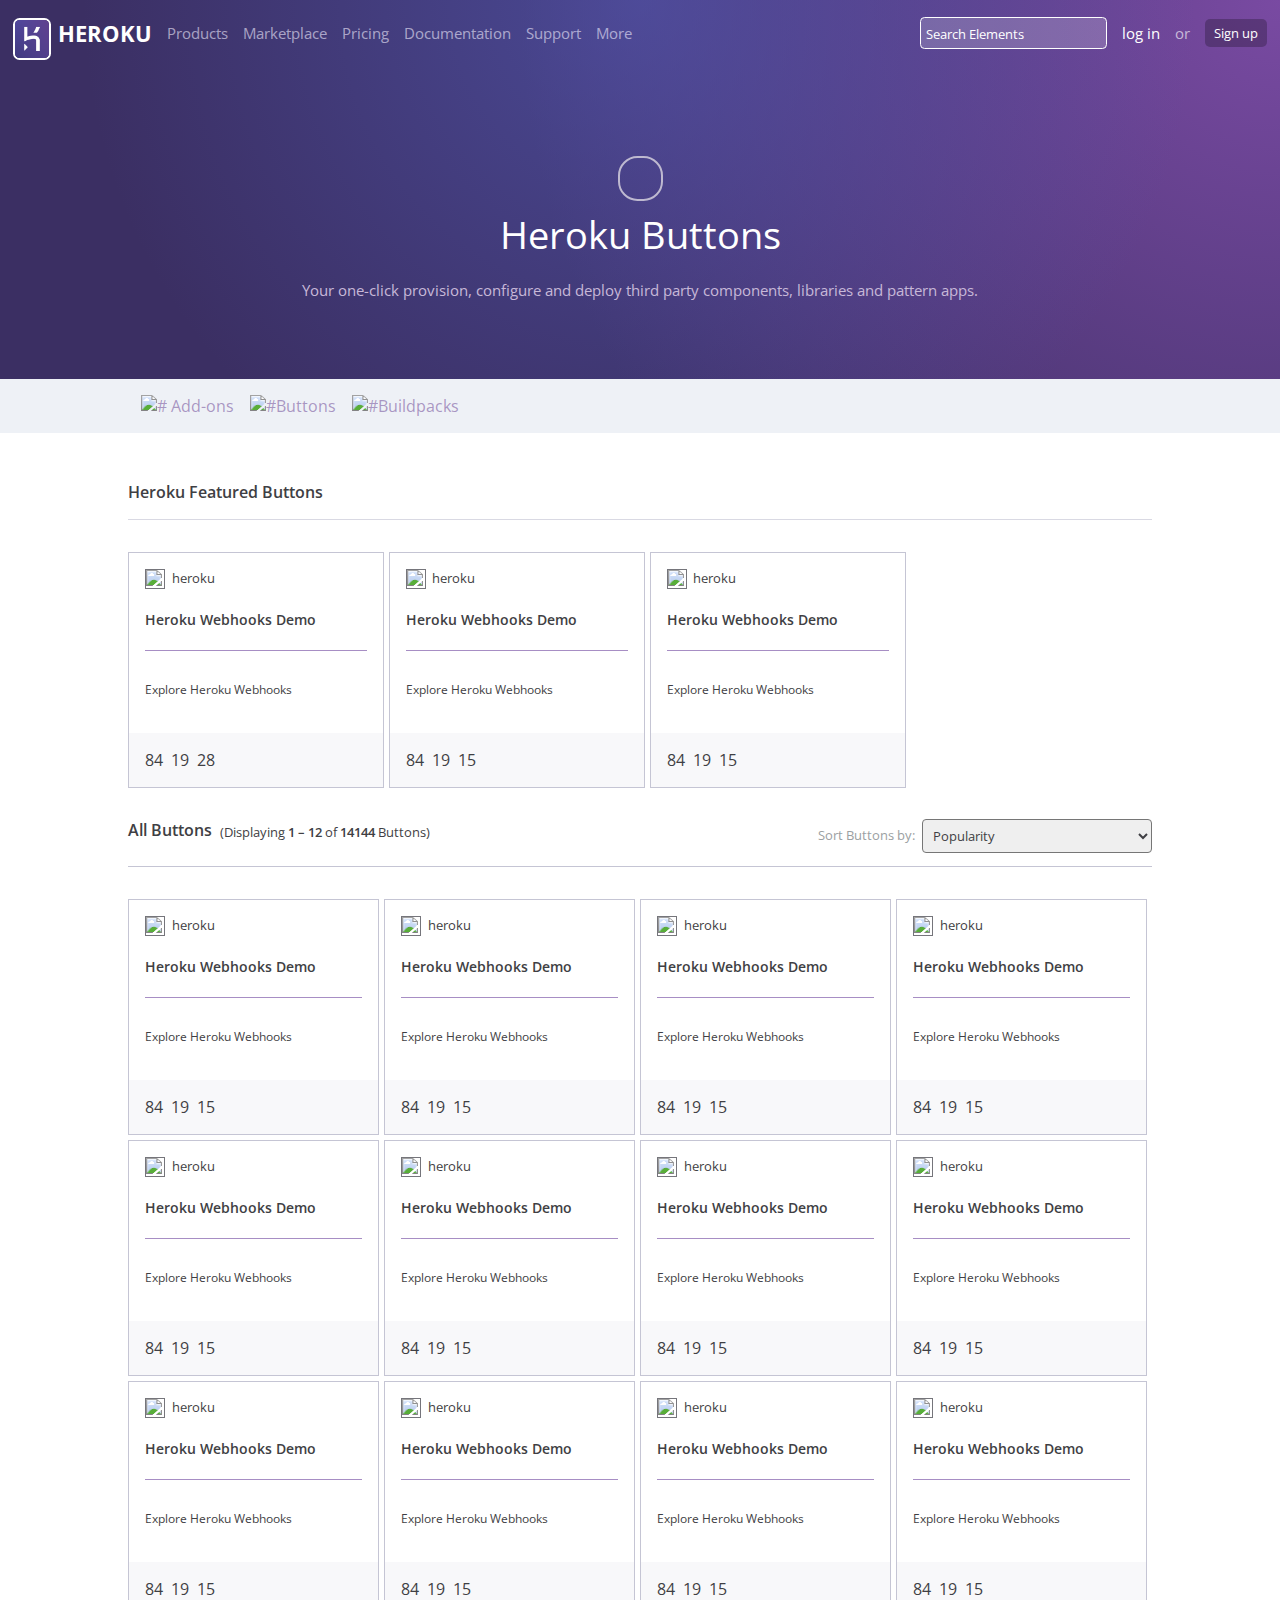
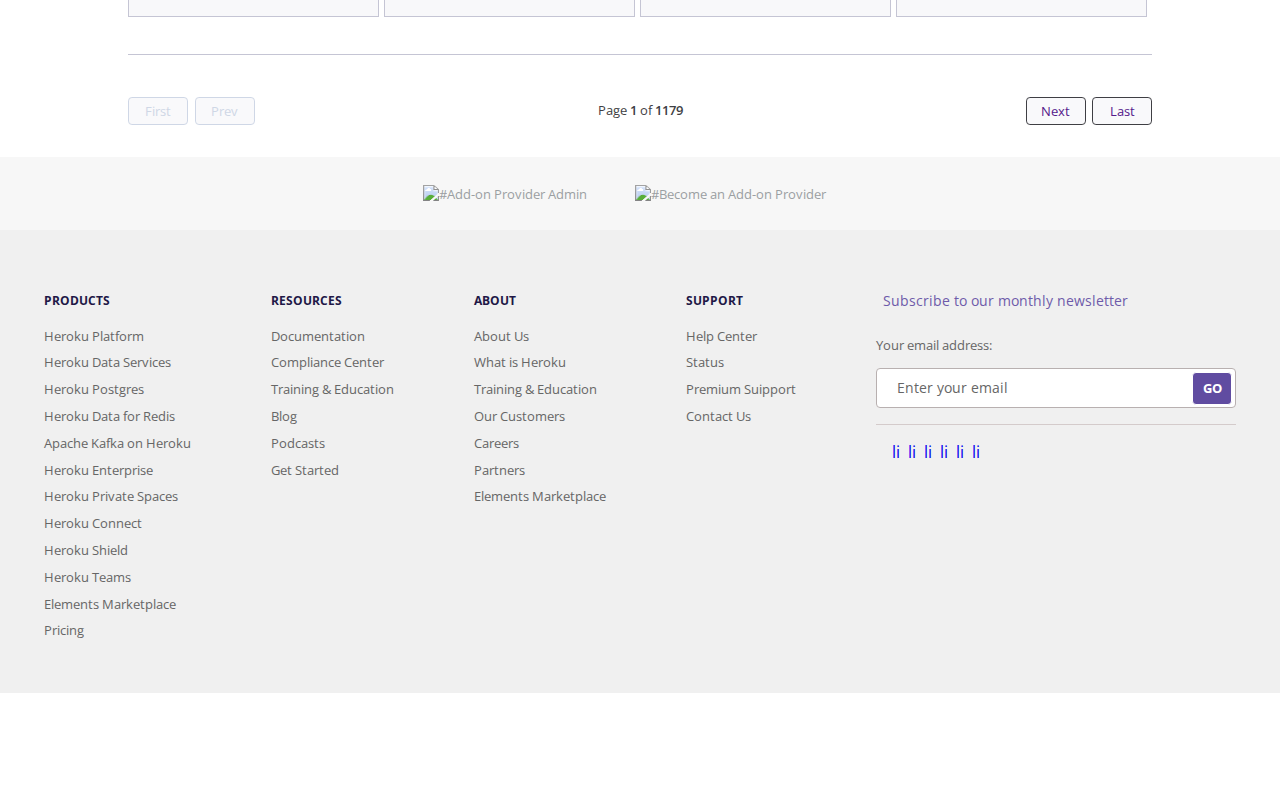
==== index.html @ ee6829f2 "adding file HW_Heroku" ====
<!DOCTYPE html>
<html lang="en">
<head>
    <meta charset="UTF-8">
    <meta name="viewport" content="width=device-width, initial-scale=1.0">
    <title>Heroku</title>
    <link rel="stylesheet" href="./style.css">
</head>

<body>
    <header>
        <div class="header-upper">
            <nav class="header-nav">
                <div class="heroku-icon">
                    <ul class="heroku">
                        <li> <a href="#"><img src="./img/43sHKeth.png" alt=""
                                    class="h-icon"></a></li>
                        <li><a href="#">HEROKU</a></li>
                    </ul>
                </div>
                <ul class="nav-menu">
                    <li><a href="#">Products</a></li>
                    <li><a href="#">Marketplace</a></li>
                    <li><a href="#">Pricing</a></li>
                    <li><a href="#">Documentation</a></li>
                    <li><a href="#">Support</a></li>
                    <li><a href="#">More</a></li>
                </ul>
            </nav>
            <div class="input-menu">
                <form action="" class="search">
                    <input type="text" placeholder="Search Elements"
                        class="header-nav-search">
                    <i class="fa-solid fa-magnifying-glass fa-flip-horizontal"
                        style="color: #f1f1f8;"></i>
                </form>
                <ul>
                    <li><a href="#" class="login-button">log in</a></li>
                </ul>
                <!--  <input type="submit" value="Log in" class="login-button"> -->
                <span>or</span>
                <p class="signup"><input type="submit" value="Sign up"
                        class="signup-button">
                </p>
            </div>
        </div>
        <div class="header-lower">
            <div class="lower-img">
                <a href=""><i class="fa-solid fa-arrow-up fa-2xl"
                        style="color: #beb9d0;"></i></a>
            </div>


            <h1 class="header-heading">Heroku Buttons</h1>
            <p>Your one-click provision, configure and deploy third party
                components, libraries
                and pattern apps.</p>
        </div>
    </header>
    <main>
        <div class="page-nav">
            <ul>
                <li class="page-button"><a href="#"><img src="#" alt="#">
                        Add-ons</a></li>
                <li class="page-button"><a href="#"><img src="#"
                            alt="#">Buttons</a></li>
                <li class="page-button"><a href="#"><img src="#"
                            alt="#">Buildpacks</a></li>
            </ul>
        </div>
        <div class="cards-title">
            <h4>Heroku Featured Buttons</h4>
            <div class="hr-one"></div>
        </div>

        <div class="cards-container">
            <a href="" class="cards-content">
                <section>
                    <article class="main-content">
                        <div class="card-icon">
                            <img src="#" alt="#">
                            <p>heroku</p>
                        </div>
                        <h4>Heroku Webhooks Demo</h4>
                        <div class="hr-inner"></div>
                        <p>Explore Heroku Webhooks</p>
                    </article>
                    <article class="rating-content">
                        <ul>
                            <li>84</li>
                            <li>19</li>
                            <li>28</li>
                            <li class="left"></li>
                        </ul>
                    </article>
                </section>
            </a>
            <a href="" class="cards-content">
                <section>
                    <article class="main-content">
                        <div class="card-icon">
                            <img src="#" alt="#">
                            <p>heroku</p>
                        </div>
                        <h4>Heroku Webhooks Demo</h4>
                        <div class="hr-inner"></div>
                        <!-- <hr> -->
                        <p>Explore Heroku Webhooks</p>
                    </article>
                    <article class="rating-content">
                        <ul>
                            <li>84</li>
                            <li>19</li>
                            <li>15</li>
                            <li class="left"></li>
                        </ul>
                    </article>
                </section>
            </a>
            <a href="" class="cards-content">
                <section>
                    <article class="main-content">
                        <div class="card-icon">
                            <img src="#" alt="#">
                            <p>heroku</p>
                        </div>
                        <h4>Heroku Webhooks Demo</h4>
                        <div class="hr-inner"></div>
                        <p>Explore Heroku Webhooks</p>
                    </article>
                    <article class="rating-content">
                        <ul>
                            <li>84</li>
                            <li>19</li>
                            <li>15</li>
                            <li class="left"></li>
                        </ul>
                    </article>
                </section>
            </a>
        </div>
        <div class="search-block-upper">
            <div class="search-padges-numbers">
                <h4>All Buttons </h4>
                <p>(Displaying <span>1 – 12</span> of <span>14144</span>
                    Buttons)</p>
            </div>
            <form class="search-cards-select">
                <label for="">Sort Buttons by:</label>
                <select class="selection-field" name="" id="">
                    <option value="#">Popularity</option>
                    <option value="#">Newest</option>
                    <option value="#">Name</option>
                </select>
            </form>
        </div>
        <div class="hr-two"></div>
        <div class="cards-container">
            <a href="" class="cards-content">
                <section>
                    <article class="main-content">
                        <div class="card-icon">
                            <img src="#" alt="#">
                            <p>heroku</p>
                        </div>
                        <h4>Heroku Webhooks Demo</h4>
                        <div class="hr-inner"></div>
                        <p>Explore Heroku Webhooks</p>
                    </article>
                    <article class="rating-content">
                        <ul>
                            <li>84</li>
                            <li>19</li>
                            <li>15</li>
                            <li class="left"></li>
                        </ul>
                    </article>
                </section>
            </a>
            <a href="" class="cards-content">
                <section>
                    <article class="main-content">
                        <div class="card-icon">
                            <img src="#" alt="#">
                            <p>heroku</p>
                        </div>
                        <h4>Heroku Webhooks Demo</h4>
                        <div class="hr-inner"></div>
                        <p>Explore Heroku Webhooks</p>
                    </article>
                    <article class="rating-content">
                        <ul>
                            <li>84</li>
                            <li>19</li>
                            <li>15</li>
                            <li class="left"></li>
                        </ul>
                    </article>
                </section>
            </a>
            <a href="" class="cards-content">
                <section>
                    <article class="main-content">
                        <div class="card-icon">
                            <img src="#" alt="#">
                            <p>heroku</p>
                        </div>
                        <h4>Heroku Webhooks Demo</h4>
                        <div class="hr-inner"></div>
                        <p>Explore Heroku Webhooks</p>
                    </article>
                    <article class="rating-content">
                        <ul>
                            <li>84</li>
                            <li>19</li>
                            <li>15</li>
                            <li class="left"></li>
                        </ul>
                    </article>
                </section>
            </a>
            <a href="" class="cards-content">
                <section>
                    <article class="main-content">
                        <div class="card-icon">
                            <img src="#" alt="#">
                            <p>heroku</p>
                        </div>
                        <h4>Heroku Webhooks Demo</h4>
                        <div class="hr-inner"></div>
                        <p>Explore Heroku Webhooks</p>
                    </article>
                    <article class="rating-content">
                        <ul>
                            <li>84</li>
                            <li>19</li>
                            <li>15</li>
                            <li class="left"></li>
                        </ul>
                    </article>
                </section>
            </a>
        </div>
        <div class="cards-container">
            <a href="" class="cards-content">
                <section>
                    <article class="main-content">
                        <div class="card-icon">
                            <img src="#" alt="#">
                            <p>heroku</p>
                        </div>
                        <h4>Heroku Webhooks Demo</h4>
                        <div class="hr-inner"></div>
                        <p>Explore Heroku Webhooks</p>
                    </article>
                    <article class="rating-content">
                        <ul>
                            <li>84</li>
                            <li>19</li>
                            <li>15</li>
                            <li class="left"></li>
                        </ul>
                    </article>
                </section>
            </a>
            <a href="" class="cards-content">
                <section>
                    <article class="main-content">
                        <div class="card-icon">
                            <img src="#" alt="#">
                            <p>heroku</p>
                        </div>
                        <h4>Heroku Webhooks Demo</h4>
                        <div class="hr-inner"></div>
                        <p>Explore Heroku Webhooks</p>
                    </article>
                    <article class="rating-content">
                        <ul>
                            <li>84</li>
                            <li>19</li>
                            <li>15</li>
                            <li class="left"></li>
                        </ul>
                    </article>
                </section>
            </a>
            <a href="" class="cards-content">
                <section>
                    <article class="main-content">
                        <div class="card-icon">
                            <img src="#" alt="#">
                            <p>heroku</p>
                        </div>
                        <h4>Heroku Webhooks Demo</h4>
                        <div class="hr-inner"></div>
                        <p>Explore Heroku Webhooks</p>
                    </article>
                    <article class="rating-content">
                        <ul>
                            <li>84</li>
                            <li>19</li>
                            <li>15</li>
                            <li class="left"></li>
                        </ul>
                    </article>
                </section>
            </a>
            <a href="" class="cards-content">
                <section>
                    <article class="main-content">
                        <div class="card-icon">
                            <img src="#" alt="#">
                            <p>heroku</p>
                        </div>
                        <h4>Heroku Webhooks Demo</h4>
                        <div class="hr-inner"></div>
                        <p>Explore Heroku Webhooks</p>
                    </article>
                    <article class="rating-content">
                        <ul>
                            <li>84</li>
                            <li>19</li>
                            <li>15</li>
                            <li class="left"></li>
                        </ul>
                    </article>
                </section>
            </a>
        </div>
        <div class="cards-container">
            <a href="" class="cards-content">
                <section>
                    <article class="main-content">
                        <div class="card-icon">
                            <img src="#" alt="#">
                            <p>heroku</p>
                        </div>
                        <h4>Heroku Webhooks Demo</h4>
                        <div class="hr-inner"></div>
                        <p>Explore Heroku Webhooks</p>
                    </article>
                    <article class="rating-content">
                        <ul>
                            <li>84</li>
                            <li>19</li>
                            <li>15</li>
                            <li class="left"></li>
                        </ul>
                    </article>
                </section>
            </a>
            <a href="" class="cards-content">
                <section>
                    <article class="main-content">
                        <div class="card-icon">
                            <img src="#" alt="#">
                            <p>heroku</p>
                        </div>
                        <h4>Heroku Webhooks Demo</h4>
                        <div class="hr-inner"></div>
                        <p>Explore Heroku Webhooks</p>
                    </article>
                    <article class="rating-content">
                        <ul>
                            <li>84</li>
                            <li>19</li>
                            <li>15</li>
                            <li class="left"></li>
                        </ul>
                    </article>
                </section>
            </a>
            <a href="" class="cards-content">
                <section>
                    <article class="main-content">
                        <div class="card-icon">
                            <img src="#" alt="#">
                            <p>heroku</p>
                        </div>
                        <h4>Heroku Webhooks Demo</h4>
                        <div class="hr-inner"></div>
                        <p>Explore Heroku Webhooks</p>
                    </article>
                    <article class="rating-content">
                        <ul>
                            <li>84</li>
                            <li>19</li>
                            <li>15</li>
                            <li class="left"></li>
                        </ul>
                    </article>
                </section>
            </a>
            <a href="" class="cards-content">
                <section>
                    <article class="main-content">
                        <div class="card-icon">
                            <img src="#" alt="#">
                            <p>heroku</p>
                        </div>
                        <h4>Heroku Webhooks Demo</h4>
                        <div class="hr-inner"></div>
                        <p>Explore Heroku Webhooks</p>
                    </article>
                    <article class="rating-content">
                        <ul>
                            <li>84</li>
                            <li>19</li>
                            <li>15</li>
                            <li class="left"></li>
                        </ul>
                    </article>
                </section>
            </a>
        </div>
        <div class="hr-three"></div>
        <div class="search-block-lower">
            <div class="block-left">
                <span class="first">First</span>
                <span class="prev">Prev</span>
            </div>
            <div class="search-padges-numbers">
                <p>Page<span> 1 </span> of <span>1179</span></p>
            </div>
            <div class="block-right">
                <span class="next"><a href="">Next</a></span>
                <span class="last"><a href="">Last</a></span>
            </div>
        </div>
    </main>
    <footer>
        <nav class="footer-upper">
            <ul>
                <li class="provider-link"><a href="#"><img src="#"
                            alt="#">Add-on Provider Admin</a></li>
                <li class="provider-link"><a href="#"><img src="#"
                            alt="#">Become an Add-on Provider</a></li>
            </ul>
        </nav>
        <div class="footer-central">
            <nav class="footer-col">
                <h4>PRODUCTS</h4>
                <ul>
                    <li><a href="#" class="foo-a">Heroku Platform</a></li>
                    <li><a href="#" class="foo-a">Heroku Data Services</a></li>
                    <li><a href="#" class="foo-a">Heroku Postgres</a></li>
                    <li><a href="#" class="foo-a">Heroku Data for Redis</a></li>
                    <li><a href="#" class="foo-a">Apache Kafka on Heroku</a>
                    </li>
                    <li><a href="#" class="foo-a">Heroku Enterprise</a></li>
                    <li><a href="#" class="foo-a">Heroku Private Spaces</a></li>
                    <li><a href="#" class="foo-a">Heroku Connect</a></li>
                    <li><a href="#" class="foo-a">Heroku Shield</a></li>
                    <li><a href="#" class="foo-a">Heroku Teams</a></li>
                    <li><a href="#" class="foo-a">Elements Marketplace</a></li>
                    <li><a href="#" class="foo-a">Pricing</a></li>
                </ul>
            </nav>
            <nav class="footer-col">
                <h4>RESOURCES</h4>
                <ul>
                    <li><a href="#" class="foo-a">Documentation</a></li>
                    <li><a href="#" class="foo-a">Compliance Center</a></li>
                    <li><a href="#" class="foo-a">Training & Education</a></li>
                    <li><a href="#" class="foo-a">Blog</a></li>
                    <li><a href="#" class="foo-a">Podcasts</a></li>
                    <li><a href="#" class="foo-a">Get Started</a></li>
                </ul>
            </nav>
            <nav class="footer-col">
                <h4>ABOUT</h4>
                <ul>
                    <li><a href="#" class="foo-a">About Us</a></li>
                    <li><a href="#" class="foo-a">What is Heroku</a></li>
                    <li><a href="#" class="foo-a">Training & Education</a></li>
                    <li><a href="#" class="foo-a">Our Customers</a></li>
                    <li><a href="#" class="foo-a">Careers</a></li>
                    <li><a href="#" class="foo-a">Partners</a></li>
                    <li><a href="#" class="foo-a">Elements Marketplace</a></li>
                </ul>
            </nav>
            <nav class="footer-col">
                <h4>SUPPORT</h4>
                <ul>
                    <li><a href="#" class="foo-a">Help Center</a></li>
                    <li><a href="#" class="foo-a">Status</a></li>
                    <li><a href="#" class="foo-a">Premium Suipport</a></li>
                    <li><a href="#" class="foo-a">Contact Us</a></li>
                </ul>
            </nav>
            <div class="footer-inner-right">
                <ul class="subscribe">
                    <i class="fa-regular fa-paper-plane"
                        style="color: #75688b;"></i>
                    <li>
                        <p>Subscribe to our monthly newsletter</p>
                    </li>
                </ul>
                <!-- <span class="next"><a href=""><img src="#" alt="#">Subscribe to our monthly newsletter</a></span> -->
                <form action="" class="email-form">
                    <label for="#">Your email address:</label><br>
                    <input type="email" id="e-mail"
                        placeholder="Enter your email"><button type="submit"
                        class="go">GO</button>
                </form>
                <div class="hr-inner-footer"></div>
                <ul class="social-list">
                    <li><a href="#" target="_blank"
                            aria-label="Open in new window">
                            <span class="foo-icons-soc-li"><i
                                    class="fa-solid fa-square-rss fa-xl"
                                    style="color: #a7a5a5;"></i>
                            </span>
                        </a>
                    </li>
                    <li><a href="#" target="_blank"
                            aria-label="Open in new window">
                            <span class="foo-icons-soc-li"><i
                                    class="fa-solid fa-microphone-lines fa-xl"
                                    style="color: #a7a5a5;"></i>
                            </span>
                        </a>
                    </li>
                    <li><a href="#" target="_blank"
                            aria-label="Open in new window">
                            <span class="foo-icons-soc-li"></span>li</a></li>
                    <li><a href="#" target="_blank"
                            aria-label="Open in new window">
                            <span class="foo-icons-soc-li"></span>li</a></li>
                    <li><a href="#" target="_blank"
                            aria-label="Open in new window">
                            <span class="foo-icons-soc-li"></span>li</a></li>
                    <li><a href="#" target="_blank"
                            aria-label="Open in new window">
                            <span class="foo-icons-soc-li"></span>li</a></li>
                    <li><a href="#" target="_blank"
                            aria-label="Open in new window">
                            <span class="foo-icons-soc-li"></span>li</a></li>
                    <li><a href="#" target="_blank"
                            aria-label="Open in new window">
                            <span class="foo-icons-soc-li"></span>li</a></li>
                </ul>
            </div>
        </div>
        <div class="footer-lower">
        </div>
    </footer>
    <div class="empty"></div>
</body>
<script src="https://kit.fontawesome.com/8d15f6b5a3.js"
    crossorigin="anonymous"></script>

</html>
---- style.css ----
@import url('https://fonts.googleapis.com/css2?family=Open+Sans:wght@300;400;500;600;700;800&display=swap');
/* font-family: 'Open Sans', sans-serif;
 */

*{
    margin: 0;
    padding: 0;
    font-family: 'Open Sans', sans-serif;
    box-sizing: border-box; 
    list-style: none;
    text-decoration: none;
}

/*////////// HEADER /////////*/

header{
    width: 100%;
    display: flex;
    flex-direction: column;
    align-items: center;
    background-color: #3B2F63;
    background-image: radial-gradient(circle at 50% top,
    rgba(84,90,182,0.6) 0%, rgba(84,90,182,0) 75%),
    radial-gradient(circle at right top, #794aa2 0%,
    rgba(121,74,162,0) 57%);
    background-repeat: no-repeat;
    position: relative;
    font-size: 15px;
    color: #c7b8d8;
}
.header-upper{
    width: 98%;
    display: flex;
    justify-content: space-between;
    padding-bottom: 4em; 
}
.header-nav{
    display: flex;
    gap: 1em;
    align-items: center;
}
.heroku{
    display: flex;
    gap: .5em;
}
.h-icon{
    width:38px ;
    height:42px ;
    border: solid 2px white;
    border-radius:.3em;
    object-fit:cover; 
}
.nav-menu,.input-menu{
    display: flex;
    gap: 1em; 
}
.heroku>li{
    font-size: 22px;
    font-family: 'Open Sans', sans-serif;
    font-weight: 700;
    padding-top:.8em;
}
.heroku>li>a{
    color:white;    
}
.nav-menu>li>a{
  color:#f2eeff99;  
}
.input-menu{
    display: flex;
    align-items: center;    
}

.search{
    border: 1px solid #fff;
    padding: 5px;
    border-radius:.3em;
    background: #ffffff31;
}
.search input:focus{
    outline: none;
}

.search button{
    background: #ffffff31; 
}
.search ::placeholder{
    color:#fff;  
}

 .signup{
    display:flex;
    height: 28px;
    width:62px;
    justify-content: center;
    background: #0000003d;
    border-radius: 5px;
} 
.login-button, .signup-button,.header-nav-search{
    background: none;
    border:none; 
    color: #fff;
}

.header-lower{
    display: flex;
    flex-direction: column;
    align-items: center;
    padding: 2em 1.5em 4em;
}
.lower-img{
    width:45px ;
    height:45px ;
    border: solid 2px#beb9d0 ;
    border-radius: 1.3em;
    display: flex;
    align-items: center;
    justify-content: center;
}
.header-lower>h1{
    font-size: 38px;
    font-weight: 400;
    color: white;
    margin-top: .2em;
}
.header-lower>p{
    padding: 1.3em;
}


/*////////// MAIN ////////// */

main{
    width: 100%;
    display: flex;
    flex-direction: column;
    align-items: center;
    justify-content: center;
}
.page-nav{
    width: 100%;
    background-color:#eef1f6;   
}
.page-nav>ul{
    display: flex;
    justify-content:start; 
    padding-left: 11%;

}
.page-button{ 
    padding: 1em 1em 1em 0; 
}
.page-button>a{
    font-size: 16px;
    color:#79589f99;
}
.cards-title{
    width: 80%;
    padding:3em 0 2em ;
}
.cards-title>h4{
    font-family: 'Open Sans', sans-serif;
    font-size: 16px;
    font-weight: 600;
    color: #3f3f44;
    padding-bottom: 1em;
}
.hr-one{
    height: 1px;
    width: 100%;
    background-color:#c5c5d4a9 ;
}
.cards-container{
     width: 80%;
     display:flex; 
     color: #3f3f44;
}

.cards-content{
    width: 25%;
    border: 1px solid #c5c5d4;
    margin-right:.3em;
    margin-bottom:.3em;
    color: #3f3f44;
}
.main-content{
   padding: 1em;  
}
.main-content>h4{
    font-size: 14px;
    font-weight: 600;
    margin-top:1.5em;
    margin-bottom:1.5em; 
}
.hr-inner{
    height: 1px;
    width: 100%;
    background-color: #6d439c99;
}
.card-icon{
    display: flex;
}
.card-icon>img{
    width: 20px;
    height: 20px;
    border: 1px solid #75757b;
}

.card-icon>p{
    font-size: 13px;
    margin-left: .5em;
}
.main-content>p{
    font-size: 12px;
    font-weight: 400;
    padding-top: 2.5em;

}
.rating-content>ul{
    display: flex;
    background-color:#f2f2f580;
    margin-top: 1.2em;
    padding-top: 1em;
    padding-bottom: 1em;
    padding-left: 1em;
    align-items: center;
    gap: .5em;
} 
.rating-content>ul>li>a{
    font-size:13px;
}

.rating-symbol{
    width: 12px;
    height: 12px;
    border: 1px solid #3f3f44;
}
.left>.rating-symbol{
    margin-left: 8em;
}
.search-block-upper, .search-block-lower{
    width: 80%;
    display: flex;
    justify-content: space-between;
    font-family: 'Open Sans', sans-serif;
    font-size: 13px;
    color: #3f3f44;
    margin-top: 2em;
}
.search-padges-numbers{
    display: flex;
}
.search-padges-numbers>h4{
    font-size: 16px;
    font-weight: 600;
    margin-right: .5em;
}
.search-padges-numbers>p{
    padding-top:.3em;
}
.search-padges-numbers>p>span{
    font-weight: 600;
}
.search-cards-select{
    width: 50%;
    display: flex;
    justify-content: flex-end;
}
.search-cards-select>label{
    display: inline-block;
    font-size: 13px;
    font-weight: 400;
    color: #9b9fa2;
    margin-right: .5em;
    line-height: 2.5em;
}
.selection-field{
    width:45%;
    height: 2.5em;
    border-radius:.3em;
    color:#3f3f44;
    padding-left:.5em;
    margin-bottom: 1em;

}
.hr-two,.hr-three{
    height: 1px;
    width: 80%;
    margin:0 20% 2em;
    background-color:#c5c5d4;
}
.hr-three{
    margin-top: 2em;
    margin-bottom: 1em;
}
.block-right, .block-left{
    display: flex;
    gap: .5em;
}

.block-right>span, .block-left>span{
    display:block;
    background-color: #f9f9fb;
    width: 60px;
    text-align: center;
    color: #cfd7e6;
    padding: .3em 0;
    border: 1px solid #cfd7e6;
    border-radius:.3em;
}
.block-right>span{
border: 1px solid #3f3f44;
}

/*////////// FOOTER //////////*/

footer{
    display: flex;
    flex-direction: column;
    align-items: center;
    justify-content: center;
}

.footer-upper{
    width: 100%;
    background-color:#f0f0f080;
    margin: 2em 0 0;
    padding: 1.6em 0;

}
.footer-upper>ul{
    display: flex;
    justify-content: center;
    gap: 1em;
}
.provider-link{
    margin-right: 2em;
}
.provider-link>a{
    font-size: 13px;
    color: #9b9fa2;
}
.footer-central{
    width: 100%;
    display: flex;
    gap: 5em;
    justify-content: center;
    padding: 3em 0 3em;
    background-color: #f0f0f0;
}
.footer-col>h4{
    font-size: 12px;
    color:#211746;
    margin: 1.2em 0;
}
.footer-col>ul>li{
  margin-bottom: .3em;
}   

.foo-a{
    font-size: 13px;
    color:#666666;
 }  
.footer-inner-right{
    display: flex;
    flex-direction: column;
    padding:.4em 0 0;
    align-items:start;
}
.subscribe{
    display: flex;
    gap:.5em;
    font-size:14px;
    color: #6e5baa;
    font-weight:400;
    margin:.5em 0;
}
.hr-inner-footer{
    height: 1px;
    width: 360px;
    background-color: #d4cbcb;
    margin:0 0 1em;
}


/*////////// EMAIL FORM //////////*/
.email-form{
    position: relative;
    margin: 1em 0 1em;
}
.email-form>label{
    font-size: 13px;
    color:#666666;
}
.email-form ::placeholder{
    font-size: 14px;
    color: #666666;
}
.email-form input{
    display: block;
    width: 360px;
    height: 40px;
    line-height: 3em;
    border-radius:.3em;
    border: 1px solid #b8b0b0 ;
    padding: 0 1.5em 0 ;
    margin-top: 1em;
}
.email-form>button{
    position: absolute;
    top: 2.9em;
    right:.3em;
    height: 2.5em;
    width: 3em;
    border-radius:.3em;
    border: 1px solid;
    background-color:#604ca1;
    font-weight: 700;
    color: #fff;
}
.social-list{
    display: flex;
    gap: .5em;
}
.empty{
    width: 100%;
    height: 100px;
}
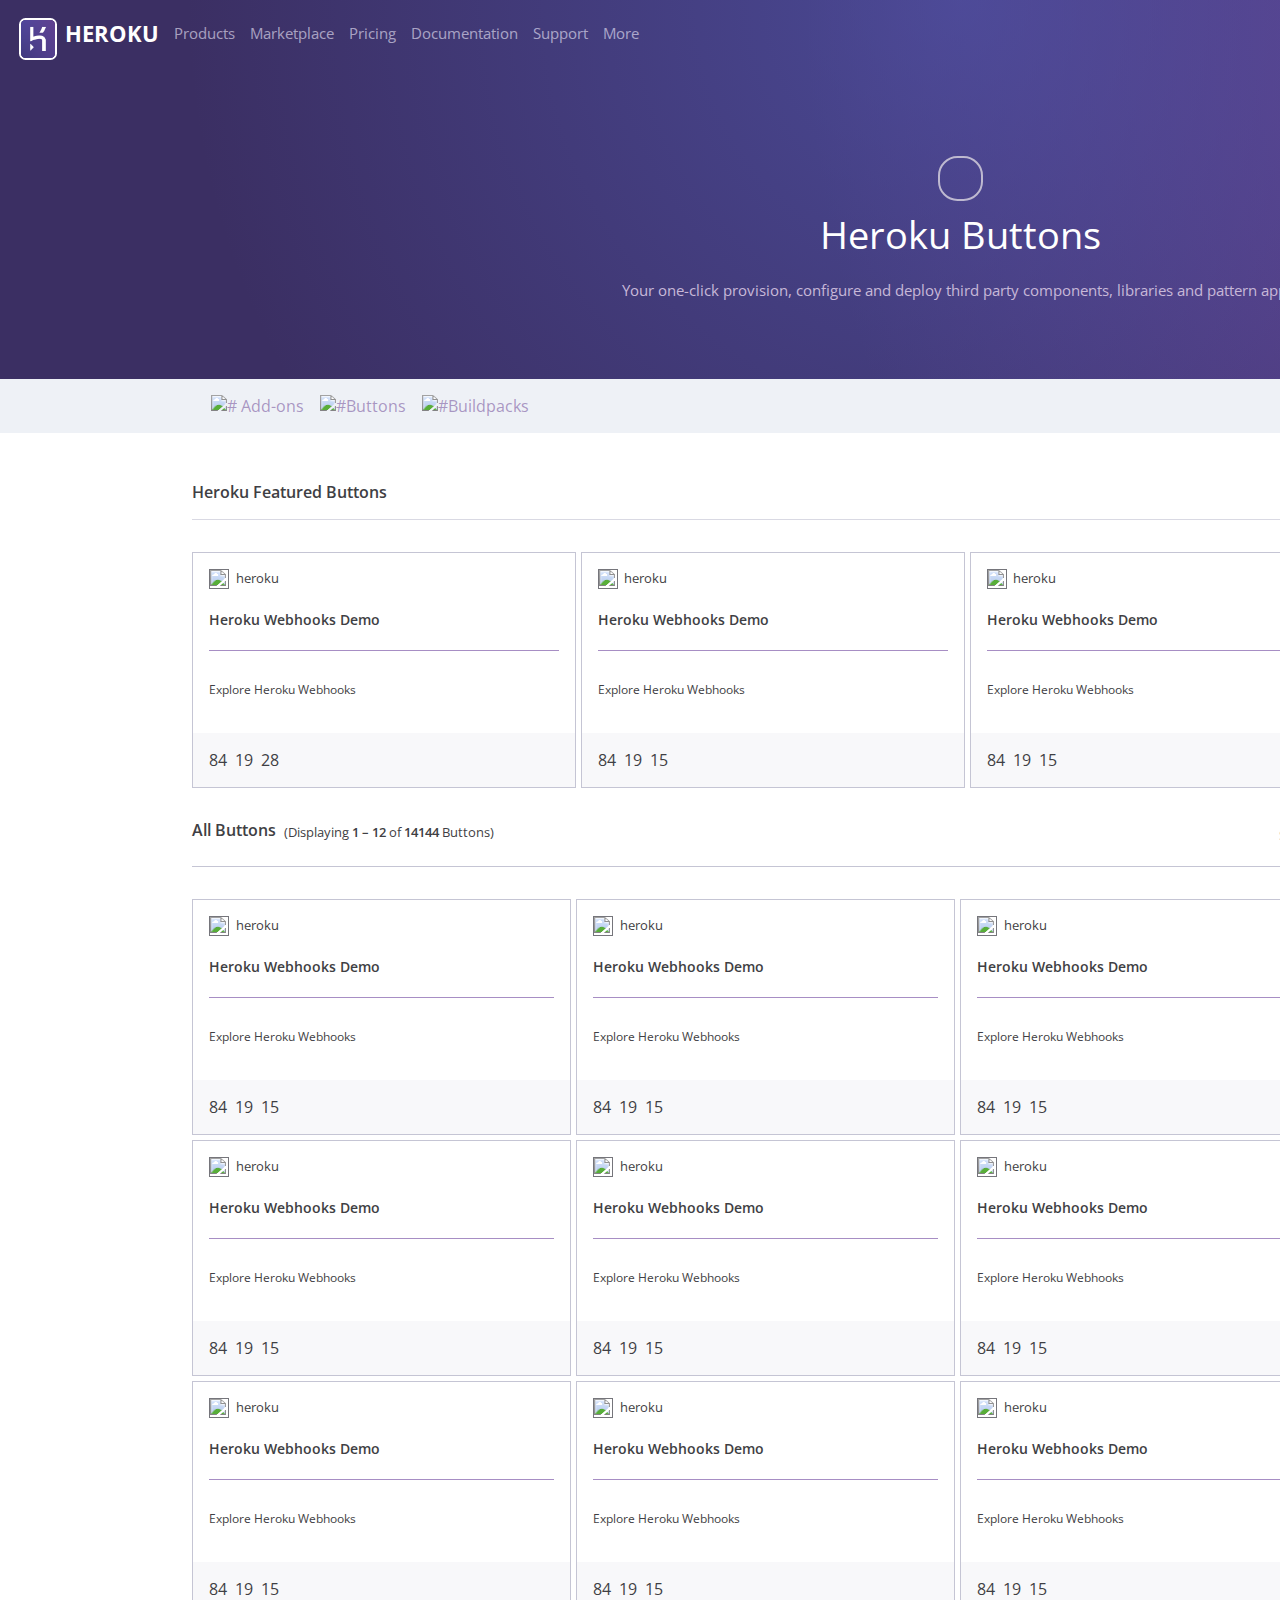
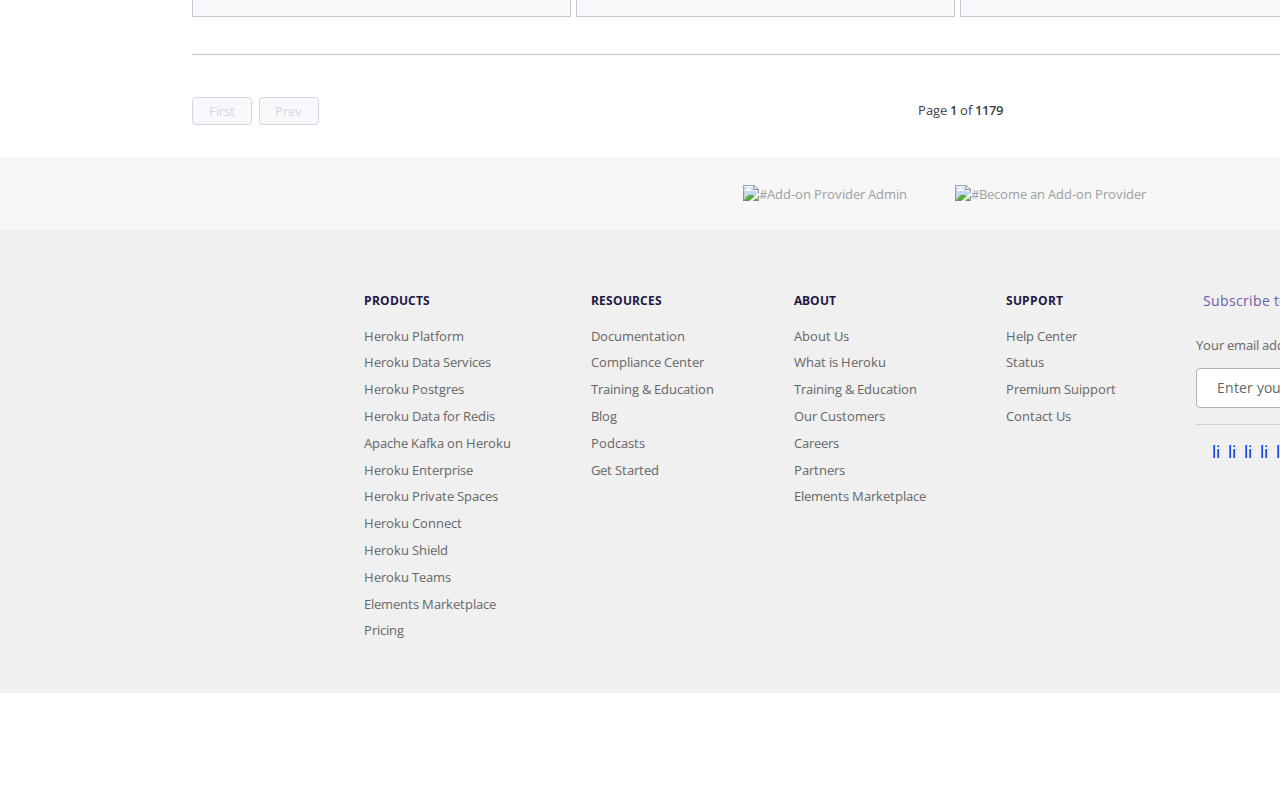
==== commit 112b21ac: "adding HW_Heroku" ====
--- a/index.html
+++ b/index.html
@@ -1,5 +1,6 @@
 <!DOCTYPE html>
 <html lang="en">
+
 <head>
     <meta charset="UTF-8">
     <meta name="viewport" content="width=device-width, initial-scale=1.0">
@@ -8,544 +9,560 @@
 </head>
 
 <body>
-    <header>
-        <div class="header-upper">
-            <nav class="header-nav">
-                <div class="heroku-icon">
-                    <ul class="heroku">
-                        <li> <a href="#"><img src="./img/43sHKeth.png" alt=""
-                                    class="h-icon"></a></li>
-                        <li><a href="#">HEROKU</a></li>
-                    </ul>
-                </div>
-                <ul class="nav-menu">
-                    <li><a href="#">Products</a></li>
-                    <li><a href="#">Marketplace</a></li>
-                    <li><a href="#">Pricing</a></li>
-                    <li><a href="#">Documentation</a></li>
-                    <li><a href="#">Support</a></li>
-                    <li><a href="#">More</a></li>
+    
+        <header>
+            <div class="header-upper">
+                <nav class="header-nav">
+                    <div class="heroku-icon">
+                        <ul class="heroku">
+                            <li> <a href="#"><img src="./img/43sHKeth.png"
+                                        alt="" class="h-icon"></a></li>
+                            <li><a href="#">HEROKU</a></li>
+                        </ul>
+                    </div>
+                    <ul class="nav-menu">
+                        <li><a href="#">Products</a></li>
+                        <li><a href="#">Marketplace</a></li>
+                        <li><a href="#">Pricing</a></li>
+                        <li><a href="#">Documentation</a></li>
+                        <li><a href="#">Support</a></li>
+                        <li><a href="#">More</a></li>
+                    </ul>
+                </nav>
+                <div class="input-menu">
+                    <form action="" class="search">
+                        <input type="text" placeholder="Search Elements"
+                            class="header-nav-search">
+                        <i class="fa-solid fa-magnifying-glass fa-flip-horizontal"
+                            style="color: #f1f1f8;"></i>
+                    </form>
+                    <ul>
+                        <li><a href="#" class="login-button">log in</a></li>
+                    </ul>
+                    <!--  <input type="submit" value="Log in" class="login-button"> -->
+                    <span>or</span>
+                    <p class="signup"><input type="submit" value="Sign up"
+                            class="signup-button">
+                    </p>
+                </div>
+            </div>
+            <div class="header-lower">
+                <div class="lower-img">
+                    <a href=""><i class="fa-solid fa-arrow-up fa-2xl"
+                            style="color: #beb9d0;"></i></a>
+                </div>
+
+
+                <h1 class="header-heading">Heroku Buttons</h1>
+                <p>Your one-click provision, configure and deploy third party
+                    components, libraries
+                    and pattern apps.</p>
+            </div>
+        </header>
+        <main>
+            <div class="page-nav">
+                <ul>
+                    <li class="page-button"><a href="#"><img src="#" alt="#">
+                            Add-ons</a></li>
+                    <li class="page-button"><a href="#"><img src="#"
+                                alt="#">Buttons</a></li>
+                    <li class="page-button"><a href="#"><img src="#"
+                                alt="#">Buildpacks</a></li>
+                </ul>
+            </div>
+            <div class="cards-title">
+                <h4>Heroku Featured Buttons</h4>
+                <div class="hr-one"></div>
+            </div>
+
+            <div class="cards-container">
+                <a href="" class="cards-content">
+                    <section>
+                        <article class="main-content">
+                            <div class="card-icon">
+                                <img src="#" alt="#">
+                                <p>heroku</p>
+                            </div>
+                            <h4>Heroku Webhooks Demo</h4>
+                            <div class="hr-inner"></div>
+                            <p>Explore Heroku Webhooks</p>
+                        </article>
+                        <article class="rating-content">
+                            <ul>
+                                <li>84</li>
+                                <li>19</li>
+                                <li>28</li>
+                                <li class="left"></li>
+                            </ul>
+                        </article>
+                    </section>
+                </a>
+                <a href="" class="cards-content">
+                    <section>
+                        <article class="main-content">
+                            <div class="card-icon">
+                                <img src="#" alt="#">
+                                <p>heroku</p>
+                            </div>
+                            <h4>Heroku Webhooks Demo</h4>
+                            <div class="hr-inner"></div>
+                            <!-- <hr> -->
+                            <p>Explore Heroku Webhooks</p>
+                        </article>
+                        <article class="rating-content">
+                            <ul>
+                                <li>84</li>
+                                <li>19</li>
+                                <li>15</li>
+                                <li class="left"></li>
+                            </ul>
+                        </article>
+                    </section>
+                </a>
+                <a href="" class="cards-content">
+                    <section>
+                        <article class="main-content">
+                            <div class="card-icon">
+                                <img src="#" alt="#">
+                                <p>heroku</p>
+                            </div>
+                            <h4>Heroku Webhooks Demo</h4>
+                            <div class="hr-inner"></div>
+                            <p>Explore Heroku Webhooks</p>
+                        </article>
+                        <article class="rating-content">
+                            <ul>
+                                <li>84</li>
+                                <li>19</li>
+                                <li>15</li>
+                                <li class="left"></li>
+                            </ul>
+                        </article>
+                    </section>
+                </a>
+            </div>
+            <div class="search-block-upper">
+                <div class="search-padges-numbers">
+                    <h4>All Buttons </h4>
+                    <p>(Displaying <span>1 – 12</span> of <span>14144</span>
+                        Buttons)</p>
+                </div>
+                <form class="search-cards-select">
+                    <label for="">Sort Buttons by:</label>
+                    <select class="selection-field" name="" id="">
+                        <option value="#">Popularity</option>
+                        <option value="#">Newest</option>
+                        <option value="#">Name</option>
+                    </select>
+                </form>
+            </div>
+            <div class="hr-two"></div>
+            <div class="cards-container">
+                <a href="" class="cards-content">
+                    <section>
+                        <article class="main-content">
+                            <div class="card-icon">
+                                <img src="#" alt="#">
+                                <p>heroku</p>
+                            </div>
+                            <h4>Heroku Webhooks Demo</h4>
+                            <div class="hr-inner"></div>
+                            <p>Explore Heroku Webhooks</p>
+                        </article>
+                        <article class="rating-content">
+                            <ul>
+                                <li>84</li>
+                                <li>19</li>
+                                <li>15</li>
+                                <li class="left"></li>
+                            </ul>
+                        </article>
+                    </section>
+                </a>
+                <a href="" class="cards-content">
+                    <section>
+                        <article class="main-content">
+                            <div class="card-icon">
+                                <img src="#" alt="#">
+                                <p>heroku</p>
+                            </div>
+                            <h4>Heroku Webhooks Demo</h4>
+                            <div class="hr-inner"></div>
+                            <p>Explore Heroku Webhooks</p>
+                        </article>
+                        <article class="rating-content">
+                            <ul>
+                                <li>84</li>
+                                <li>19</li>
+                                <li>15</li>
+                                <li class="left"></li>
+                            </ul>
+                        </article>
+                    </section>
+                </a>
+                <a href="" class="cards-content">
+                    <section>
+                        <article class="main-content">
+                            <div class="card-icon">
+                                <img src="#" alt="#">
+                                <p>heroku</p>
+                            </div>
+                            <h4>Heroku Webhooks Demo</h4>
+                            <div class="hr-inner"></div>
+                            <p>Explore Heroku Webhooks</p>
+                        </article>
+                        <article class="rating-content">
+                            <ul>
+                                <li>84</li>
+                                <li>19</li>
+                                <li>15</li>
+                                <li class="left"></li>
+                            </ul>
+                        </article>
+                    </section>
+                </a>
+                <a href="" class="cards-content">
+                    <section>
+                        <article class="main-content">
+                            <div class="card-icon">
+                                <img src="#" alt="#">
+                                <p>heroku</p>
+                            </div>
+                            <h4>Heroku Webhooks Demo</h4>
+                            <div class="hr-inner"></div>
+                            <p>Explore Heroku Webhooks</p>
+                        </article>
+                        <article class="rating-content">
+                            <ul>
+                                <li>84</li>
+                                <li>19</li>
+                                <li>15</li>
+                                <li class="left"></li>
+                            </ul>
+                        </article>
+                    </section>
+                </a>
+            </div>
+            <div class="cards-container">
+                <a href="" class="cards-content">
+                    <section>
+                        <article class="main-content">
+                            <div class="card-icon">
+                                <img src="#" alt="#">
+                                <p>heroku</p>
+                            </div>
+                            <h4>Heroku Webhooks Demo</h4>
+                            <div class="hr-inner"></div>
+                            <p>Explore Heroku Webhooks</p>
+                        </article>
+                        <article class="rating-content">
+                            <ul>
+                                <li>84</li>
+                                <li>19</li>
+                                <li>15</li>
+                                <li class="left"></li>
+                            </ul>
+                        </article>
+                    </section>
+                </a>
+                <a href="" class="cards-content">
+                    <section>
+                        <article class="main-content">
+                            <div class="card-icon">
+                                <img src="#" alt="#">
+                                <p>heroku</p>
+                            </div>
+                            <h4>Heroku Webhooks Demo</h4>
+                            <div class="hr-inner"></div>
+                            <p>Explore Heroku Webhooks</p>
+                        </article>
+                        <article class="rating-content">
+                            <ul>
+                                <li>84</li>
+                                <li>19</li>
+                                <li>15</li>
+                                <li class="left"></li>
+                            </ul>
+                        </article>
+                    </section>
+                </a>
+                <a href="" class="cards-content">
+                    <section>
+                        <article class="main-content">
+                            <div class="card-icon">
+                                <img src="#" alt="#">
+                                <p>heroku</p>
+                            </div>
+                            <h4>Heroku Webhooks Demo</h4>
+                            <div class="hr-inner"></div>
+                            <p>Explore Heroku Webhooks</p>
+                        </article>
+                        <article class="rating-content">
+                            <ul>
+                                <li>84</li>
+                                <li>19</li>
+                                <li>15</li>
+                                <li class="left"></li>
+                            </ul>
+                        </article>
+                    </section>
+                </a>
+                <a href="" class="cards-content">
+                    <section>
+                        <article class="main-content">
+                            <div class="card-icon">
+                                <img src="#" alt="#">
+                                <p>heroku</p>
+                            </div>
+                            <h4>Heroku Webhooks Demo</h4>
+                            <div class="hr-inner"></div>
+                            <p>Explore Heroku Webhooks</p>
+                        </article>
+                        <article class="rating-content">
+                            <ul>
+                                <li>84</li>
+                                <li>19</li>
+                                <li>15</li>
+                                <li class="left"></li>
+                            </ul>
+                        </article>
+                    </section>
+                </a>
+            </div>
+            <div class="cards-container">
+                <a href="" class="cards-content">
+                    <section>
+                        <article class="main-content">
+                            <div class="card-icon">
+                                <img src="#" alt="#">
+                                <p>heroku</p>
+                            </div>
+                            <h4>Heroku Webhooks Demo</h4>
+                            <div class="hr-inner"></div>
+                            <p>Explore Heroku Webhooks</p>
+                        </article>
+                        <article class="rating-content">
+                            <ul>
+                                <li>84</li>
+                                <li>19</li>
+                                <li>15</li>
+                                <li class="left"></li>
+                            </ul>
+                        </article>
+                    </section>
+                </a>
+                <a href="" class="cards-content">
+                    <section>
+                        <article class="main-content">
+                            <div class="card-icon">
+                                <img src="#" alt="#">
+                                <p>heroku</p>
+                            </div>
+                            <h4>Heroku Webhooks Demo</h4>
+                            <div class="hr-inner"></div>
+                            <p>Explore Heroku Webhooks</p>
+                        </article>
+                        <article class="rating-content">
+                            <ul>
+                                <li>84</li>
+                                <li>19</li>
+                                <li>15</li>
+                                <li class="left"></li>
+                            </ul>
+                        </article>
+                    </section>
+                </a>
+                <a href="" class="cards-content">
+                    <section>
+                        <article class="main-content">
+                            <div class="card-icon">
+                                <img src="#" alt="#">
+                                <p>heroku</p>
+                            </div>
+                            <h4>Heroku Webhooks Demo</h4>
+                            <div class="hr-inner"></div>
+                            <p>Explore Heroku Webhooks</p>
+                        </article>
+                        <article class="rating-content">
+                            <ul>
+                                <li>84</li>
+                                <li>19</li>
+                                <li>15</li>
+                                <li class="left"></li>
+                            </ul>
+                        </article>
+                    </section>
+                </a>
+                <a href="" class="cards-content">
+                    <section>
+                        <article class="main-content">
+                            <div class="card-icon">
+                                <img src="#" alt="#">
+                                <p>heroku</p>
+                            </div>
+                            <h4>Heroku Webhooks Demo</h4>
+                            <div class="hr-inner"></div>
+                            <p>Explore Heroku Webhooks</p>
+                        </article>
+                        <article class="rating-content">
+                            <ul>
+                                <li>84</li>
+                                <li>19</li>
+                                <li>15</li>
+                                <li class="left"></li>
+                            </ul>
+                        </article>
+                    </section>
+                </a>
+            </div>
+            <div class="hr-three"></div>
+            <div class="search-block-lower">
+                <div class="block-left">
+                    <span class="first">First</span>
+                    <span class="prev">Prev</span>
+                </div>
+                <div class="search-padges-numbers">
+                    <p>Page<span> 1 </span> of <span>1179</span></p>
+                </div>
+                <div class="block-right">
+                    <span class="next"><a href="">Next</a></span>
+                    <span class="last"><a href="">Last</a></span>
+                </div>
+            </div>
+        </main>
+        <footer>
+            <nav class="footer-upper">
+                <ul>
+                    <li class="provider-link"><a href="#"><img src="#"
+                                alt="#">Add-on Provider Admin</a></li>
+                    <li class="provider-link"><a href="#"><img src="#"
+                                alt="#">Become an Add-on Provider</a></li>
                 </ul>
             </nav>
-            <div class="input-menu">
-                <form action="" class="search">
-                    <input type="text" placeholder="Search Elements"
-                        class="header-nav-search">
-                    <i class="fa-solid fa-magnifying-glass fa-flip-horizontal"
-                        style="color: #f1f1f8;"></i>
-                </form>
-                <ul>
-                    <li><a href="#" class="login-button">log in</a></li>
-                </ul>
-                <!--  <input type="submit" value="Log in" class="login-button"> -->
-                <span>or</span>
-                <p class="signup"><input type="submit" value="Sign up"
-                        class="signup-button">
-                </p>
-            </div>
-        </div>
-        <div class="header-lower">
-            <div class="lower-img">
-                <a href=""><i class="fa-solid fa-arrow-up fa-2xl"
-                        style="color: #beb9d0;"></i></a>
-            </div>
-
-
-            <h1 class="header-heading">Heroku Buttons</h1>
-            <p>Your one-click provision, configure and deploy third party
-                components, libraries
-                and pattern apps.</p>
-        </div>
-    </header>
-    <main>
-        <div class="page-nav">
-            <ul>
-                <li class="page-button"><a href="#"><img src="#" alt="#">
-                        Add-ons</a></li>
-                <li class="page-button"><a href="#"><img src="#"
-                            alt="#">Buttons</a></li>
-                <li class="page-button"><a href="#"><img src="#"
-                            alt="#">Buildpacks</a></li>
-            </ul>
-        </div>
-        <div class="cards-title">
-            <h4>Heroku Featured Buttons</h4>
-            <div class="hr-one"></div>
-        </div>
-
-        <div class="cards-container">
-            <a href="" class="cards-content">
-                <section>
-                    <article class="main-content">
-                        <div class="card-icon">
-                            <img src="#" alt="#">
-                            <p>heroku</p>
-                        </div>
-                        <h4>Heroku Webhooks Demo</h4>
-                        <div class="hr-inner"></div>
-                        <p>Explore Heroku Webhooks</p>
-                    </article>
-                    <article class="rating-content">
-                        <ul>
-                            <li>84</li>
-                            <li>19</li>
-                            <li>28</li>
-                            <li class="left"></li>
-                        </ul>
-                    </article>
-                </section>
-            </a>
-            <a href="" class="cards-content">
-                <section>
-                    <article class="main-content">
-                        <div class="card-icon">
-                            <img src="#" alt="#">
-                            <p>heroku</p>
-                        </div>
-                        <h4>Heroku Webhooks Demo</h4>
-                        <div class="hr-inner"></div>
-                        <!-- <hr> -->
-                        <p>Explore Heroku Webhooks</p>
-                    </article>
-                    <article class="rating-content">
-                        <ul>
-                            <li>84</li>
-                            <li>19</li>
-                            <li>15</li>
-                            <li class="left"></li>
-                        </ul>
-                    </article>
-                </section>
-            </a>
-            <a href="" class="cards-content">
-                <section>
-                    <article class="main-content">
-                        <div class="card-icon">
-                            <img src="#" alt="#">
-                            <p>heroku</p>
-                        </div>
-                        <h4>Heroku Webhooks Demo</h4>
-                        <div class="hr-inner"></div>
-                        <p>Explore Heroku Webhooks</p>
-                    </article>
-                    <article class="rating-content">
-                        <ul>
-                            <li>84</li>
-                            <li>19</li>
-                            <li>15</li>
-                            <li class="left"></li>
-                        </ul>
-                    </article>
-                </section>
-            </a>
-        </div>
-        <div class="search-block-upper">
-            <div class="search-padges-numbers">
-                <h4>All Buttons </h4>
-                <p>(Displaying <span>1 – 12</span> of <span>14144</span>
-                    Buttons)</p>
-            </div>
-            <form class="search-cards-select">
-                <label for="">Sort Buttons by:</label>
-                <select class="selection-field" name="" id="">
-                    <option value="#">Popularity</option>
-                    <option value="#">Newest</option>
-                    <option value="#">Name</option>
-                </select>
-            </form>
-        </div>
-        <div class="hr-two"></div>
-        <div class="cards-container">
-            <a href="" class="cards-content">
-                <section>
-                    <article class="main-content">
-                        <div class="card-icon">
-                            <img src="#" alt="#">
-                            <p>heroku</p>
-                        </div>
-                        <h4>Heroku Webhooks Demo</h4>
-                        <div class="hr-inner"></div>
-                        <p>Explore Heroku Webhooks</p>
-                    </article>
-                    <article class="rating-content">
-                        <ul>
-                            <li>84</li>
-                            <li>19</li>
-                            <li>15</li>
-                            <li class="left"></li>
-                        </ul>
-                    </article>
-                </section>
-            </a>
-            <a href="" class="cards-content">
-                <section>
-                    <article class="main-content">
-                        <div class="card-icon">
-                            <img src="#" alt="#">
-                            <p>heroku</p>
-                        </div>
-                        <h4>Heroku Webhooks Demo</h4>
-                        <div class="hr-inner"></div>
-                        <p>Explore Heroku Webhooks</p>
-                    </article>
-                    <article class="rating-content">
-                        <ul>
-                            <li>84</li>
-                            <li>19</li>
-                            <li>15</li>
-                            <li class="left"></li>
-                        </ul>
-                    </article>
-                </section>
-            </a>
-            <a href="" class="cards-content">
-                <section>
-                    <article class="main-content">
-                        <div class="card-icon">
-                            <img src="#" alt="#">
-                            <p>heroku</p>
-                        </div>
-                        <h4>Heroku Webhooks Demo</h4>
-                        <div class="hr-inner"></div>
-                        <p>Explore Heroku Webhooks</p>
-                    </article>
-                    <article class="rating-content">
-                        <ul>
-                            <li>84</li>
-                            <li>19</li>
-                            <li>15</li>
-                            <li class="left"></li>
-                        </ul>
-                    </article>
-                </section>
-            </a>
-            <a href="" class="cards-content">
-                <section>
-                    <article class="main-content">
-                        <div class="card-icon">
-                            <img src="#" alt="#">
-                            <p>heroku</p>
-                        </div>
-                        <h4>Heroku Webhooks Demo</h4>
-                        <div class="hr-inner"></div>
-                        <p>Explore Heroku Webhooks</p>
-                    </article>
-                    <article class="rating-content">
-                        <ul>
-                            <li>84</li>
-                            <li>19</li>
-                            <li>15</li>
-                            <li class="left"></li>
-                        </ul>
-                    </article>
-                </section>
-            </a>
-        </div>
-        <div class="cards-container">
-            <a href="" class="cards-content">
-                <section>
-                    <article class="main-content">
-                        <div class="card-icon">
-                            <img src="#" alt="#">
-                            <p>heroku</p>
-                        </div>
-                        <h4>Heroku Webhooks Demo</h4>
-                        <div class="hr-inner"></div>
-                        <p>Explore Heroku Webhooks</p>
-                    </article>
-                    <article class="rating-content">
-                        <ul>
-                            <li>84</li>
-                            <li>19</li>
-                            <li>15</li>
-                            <li class="left"></li>
-                        </ul>
-                    </article>
-                </section>
-            </a>
-            <a href="" class="cards-content">
-                <section>
-                    <article class="main-content">
-                        <div class="card-icon">
-                            <img src="#" alt="#">
-                            <p>heroku</p>
-                        </div>
-                        <h4>Heroku Webhooks Demo</h4>
-                        <div class="hr-inner"></div>
-                        <p>Explore Heroku Webhooks</p>
-                    </article>
-                    <article class="rating-content">
-                        <ul>
-                            <li>84</li>
-                            <li>19</li>
-                            <li>15</li>
-                            <li class="left"></li>
-                        </ul>
-                    </article>
-                </section>
-            </a>
-            <a href="" class="cards-content">
-                <section>
-                    <article class="main-content">
-                        <div class="card-icon">
-                            <img src="#" alt="#">
-                            <p>heroku</p>
-                        </div>
-                        <h4>Heroku Webhooks Demo</h4>
-                        <div class="hr-inner"></div>
-                        <p>Explore Heroku Webhooks</p>
-                    </article>
-                    <article class="rating-content">
-                        <ul>
-                            <li>84</li>
-                            <li>19</li>
-                            <li>15</li>
-                            <li class="left"></li>
-                        </ul>
-                    </article>
-                </section>
-            </a>
-            <a href="" class="cards-content">
-                <section>
-                    <article class="main-content">
-                        <div class="card-icon">
-                            <img src="#" alt="#">
-                            <p>heroku</p>
-                        </div>
-                        <h4>Heroku Webhooks Demo</h4>
-                        <div class="hr-inner"></div>
-                        <p>Explore Heroku Webhooks</p>
-                    </article>
-                    <article class="rating-content">
-                        <ul>
-                            <li>84</li>
-                            <li>19</li>
-                            <li>15</li>
-                            <li class="left"></li>
-                        </ul>
-                    </article>
-                </section>
-            </a>
-        </div>
-        <div class="cards-container">
-            <a href="" class="cards-content">
-                <section>
-                    <article class="main-content">
-                        <div class="card-icon">
-                            <img src="#" alt="#">
-                            <p>heroku</p>
-                        </div>
-                        <h4>Heroku Webhooks Demo</h4>
-                        <div class="hr-inner"></div>
-                        <p>Explore Heroku Webhooks</p>
-                    </article>
-                    <article class="rating-content">
-                        <ul>
-                            <li>84</li>
-                            <li>19</li>
-                            <li>15</li>
-                            <li class="left"></li>
-                        </ul>
-                    </article>
-                </section>
-            </a>
-            <a href="" class="cards-content">
-                <section>
-                    <article class="main-content">
-                        <div class="card-icon">
-                            <img src="#" alt="#">
-                            <p>heroku</p>
-                        </div>
-                        <h4>Heroku Webhooks Demo</h4>
-                        <div class="hr-inner"></div>
-                        <p>Explore Heroku Webhooks</p>
-                    </article>
-                    <article class="rating-content">
-                        <ul>
-                            <li>84</li>
-                            <li>19</li>
-                            <li>15</li>
-                            <li class="left"></li>
-                        </ul>
-                    </article>
-                </section>
-            </a>
-            <a href="" class="cards-content">
-                <section>
-                    <article class="main-content">
-                        <div class="card-icon">
-                            <img src="#" alt="#">
-                            <p>heroku</p>
-                        </div>
-                        <h4>Heroku Webhooks Demo</h4>
-                        <div class="hr-inner"></div>
-                        <p>Explore Heroku Webhooks</p>
-                    </article>
-                    <article class="rating-content">
-                        <ul>
-                            <li>84</li>
-                            <li>19</li>
-                            <li>15</li>
-                            <li class="left"></li>
-                        </ul>
-                    </article>
-                </section>
-            </a>
-            <a href="" class="cards-content">
-                <section>
-                    <article class="main-content">
-                        <div class="card-icon">
-                            <img src="#" alt="#">
-                            <p>heroku</p>
-                        </div>
-                        <h4>Heroku Webhooks Demo</h4>
-                        <div class="hr-inner"></div>
-                        <p>Explore Heroku Webhooks</p>
-                    </article>
-                    <article class="rating-content">
-                        <ul>
-                            <li>84</li>
-                            <li>19</li>
-                            <li>15</li>
-                            <li class="left"></li>
-                        </ul>
-                    </article>
-                </section>
-            </a>
-        </div>
-        <div class="hr-three"></div>
-        <div class="search-block-lower">
-            <div class="block-left">
-                <span class="first">First</span>
-                <span class="prev">Prev</span>
-            </div>
-            <div class="search-padges-numbers">
-                <p>Page<span> 1 </span> of <span>1179</span></p>
-            </div>
-            <div class="block-right">
-                <span class="next"><a href="">Next</a></span>
-                <span class="last"><a href="">Last</a></span>
-            </div>
-        </div>
-    </main>
-    <footer>
-        <nav class="footer-upper">
-            <ul>
-                <li class="provider-link"><a href="#"><img src="#"
-                            alt="#">Add-on Provider Admin</a></li>
-                <li class="provider-link"><a href="#"><img src="#"
-                            alt="#">Become an Add-on Provider</a></li>
-            </ul>
-        </nav>
-        <div class="footer-central">
-            <nav class="footer-col">
-                <h4>PRODUCTS</h4>
-                <ul>
-                    <li><a href="#" class="foo-a">Heroku Platform</a></li>
-                    <li><a href="#" class="foo-a">Heroku Data Services</a></li>
-                    <li><a href="#" class="foo-a">Heroku Postgres</a></li>
-                    <li><a href="#" class="foo-a">Heroku Data for Redis</a></li>
-                    <li><a href="#" class="foo-a">Apache Kafka on Heroku</a>
-                    </li>
-                    <li><a href="#" class="foo-a">Heroku Enterprise</a></li>
-                    <li><a href="#" class="foo-a">Heroku Private Spaces</a></li>
-                    <li><a href="#" class="foo-a">Heroku Connect</a></li>
-                    <li><a href="#" class="foo-a">Heroku Shield</a></li>
-                    <li><a href="#" class="foo-a">Heroku Teams</a></li>
-                    <li><a href="#" class="foo-a">Elements Marketplace</a></li>
-                    <li><a href="#" class="foo-a">Pricing</a></li>
-                </ul>
-            </nav>
-            <nav class="footer-col">
-                <h4>RESOURCES</h4>
-                <ul>
-                    <li><a href="#" class="foo-a">Documentation</a></li>
-                    <li><a href="#" class="foo-a">Compliance Center</a></li>
-                    <li><a href="#" class="foo-a">Training & Education</a></li>
-                    <li><a href="#" class="foo-a">Blog</a></li>
-                    <li><a href="#" class="foo-a">Podcasts</a></li>
-                    <li><a href="#" class="foo-a">Get Started</a></li>
-                </ul>
-            </nav>
-            <nav class="footer-col">
-                <h4>ABOUT</h4>
-                <ul>
-                    <li><a href="#" class="foo-a">About Us</a></li>
-                    <li><a href="#" class="foo-a">What is Heroku</a></li>
-                    <li><a href="#" class="foo-a">Training & Education</a></li>
-                    <li><a href="#" class="foo-a">Our Customers</a></li>
-                    <li><a href="#" class="foo-a">Careers</a></li>
-                    <li><a href="#" class="foo-a">Partners</a></li>
-                    <li><a href="#" class="foo-a">Elements Marketplace</a></li>
-                </ul>
-            </nav>
-            <nav class="footer-col">
-                <h4>SUPPORT</h4>
-                <ul>
-                    <li><a href="#" class="foo-a">Help Center</a></li>
-                    <li><a href="#" class="foo-a">Status</a></li>
-                    <li><a href="#" class="foo-a">Premium Suipport</a></li>
-                    <li><a href="#" class="foo-a">Contact Us</a></li>
-                </ul>
-            </nav>
-            <div class="footer-inner-right">
-                <ul class="subscribe">
-                    <i class="fa-regular fa-paper-plane"
-                        style="color: #75688b;"></i>
-                    <li>
-                        <p>Subscribe to our monthly newsletter</p>
-                    </li>
-                </ul>
-                <!-- <span class="next"><a href=""><img src="#" alt="#">Subscribe to our monthly newsletter</a></span> -->
-                <form action="" class="email-form">
-                    <label for="#">Your email address:</label><br>
-                    <input type="email" id="e-mail"
-                        placeholder="Enter your email"><button type="submit"
-                        class="go">GO</button>
-                </form>
-                <div class="hr-inner-footer"></div>
-                <ul class="social-list">
-                    <li><a href="#" target="_blank"
-                            aria-label="Open in new window">
-                            <span class="foo-icons-soc-li"><i
-                                    class="fa-solid fa-square-rss fa-xl"
-                                    style="color: #a7a5a5;"></i>
-                            </span>
-                        </a>
-                    </li>
-                    <li><a href="#" target="_blank"
-                            aria-label="Open in new window">
-                            <span class="foo-icons-soc-li"><i
-                                    class="fa-solid fa-microphone-lines fa-xl"
-                                    style="color: #a7a5a5;"></i>
-                            </span>
-                        </a>
-                    </li>
-                    <li><a href="#" target="_blank"
-                            aria-label="Open in new window">
-                            <span class="foo-icons-soc-li"></span>li</a></li>
-                    <li><a href="#" target="_blank"
-                            aria-label="Open in new window">
-                            <span class="foo-icons-soc-li"></span>li</a></li>
-                    <li><a href="#" target="_blank"
-                            aria-label="Open in new window">
-                            <span class="foo-icons-soc-li"></span>li</a></li>
-                    <li><a href="#" target="_blank"
-                            aria-label="Open in new window">
-                            <span class="foo-icons-soc-li"></span>li</a></li>
-                    <li><a href="#" target="_blank"
-                            aria-label="Open in new window">
-                            <span class="foo-icons-soc-li"></span>li</a></li>
-                    <li><a href="#" target="_blank"
-                            aria-label="Open in new window">
-                            <span class="foo-icons-soc-li"></span>li</a></li>
-                </ul>
-            </div>
-        </div>
-        <div class="footer-lower">
-        </div>
-    </footer>
-    <div class="empty"></div>
+            <div class="footer-central">
+                <nav class="footer-col">
+                    <h4>PRODUCTS</h4>
+                    <ul>
+                        <li><a href="#" class="foo-a">Heroku Platform</a></li>
+                        <li><a href="#" class="foo-a">Heroku Data Services</a>
+                        </li>
+                        <li><a href="#" class="foo-a">Heroku Postgres</a></li>
+                        <li><a href="#" class="foo-a">Heroku Data for Redis</a>
+                        </li>
+                        <li><a href="#" class="foo-a">Apache Kafka on Heroku</a>
+                        </li>
+                        <li><a href="#" class="foo-a">Heroku Enterprise</a></li>
+                        <li><a href="#" class="foo-a">Heroku Private Spaces</a>
+                        </li>
+                        <li><a href="#" class="foo-a">Heroku Connect</a></li>
+                        <li><a href="#" class="foo-a">Heroku Shield</a></li>
+                        <li><a href="#" class="foo-a">Heroku Teams</a></li>
+                        <li><a href="#" class="foo-a">Elements Marketplace</a>
+                        </li>
+                        <li><a href="#" class="foo-a">Pricing</a></li>
+                    </ul>
+                </nav>
+                <nav class="footer-col">
+                    <h4>RESOURCES</h4>
+                    <ul>
+                        <li><a href="#" class="foo-a">Documentation</a></li>
+                        <li><a href="#" class="foo-a">Compliance Center</a></li>
+                        <li><a href="#" class="foo-a">Training & Education</a>
+                        </li>
+                        <li><a href="#" class="foo-a">Blog</a></li>
+                        <li><a href="#" class="foo-a">Podcasts</a></li>
+                        <li><a href="#" class="foo-a">Get Started</a></li>
+                    </ul>
+                </nav>
+                <nav class="footer-col">
+                    <h4>ABOUT</h4>
+                    <ul>
+                        <li><a href="#" class="foo-a">About Us</a></li>
+                        <li><a href="#" class="foo-a">What is Heroku</a></li>
+                        <li><a href="#" class="foo-a">Training & Education</a>
+                        </li>
+                        <li><a href="#" class="foo-a">Our Customers</a></li>
+                        <li><a href="#" class="foo-a">Careers</a></li>
+                        <li><a href="#" class="foo-a">Partners</a></li>
+                        <li><a href="#" class="foo-a">Elements Marketplace</a>
+                        </li>
+                    </ul>
+                </nav>
+                <nav class="footer-col">
+                    <h4>SUPPORT</h4>
+                    <ul>
+                        <li><a href="#" class="foo-a">Help Center</a></li>
+                        <li><a href="#" class="foo-a">Status</a></li>
+                        <li><a href="#" class="foo-a">Premium Suipport</a></li>
+                        <li><a href="#" class="foo-a">Contact Us</a></li>
+                    </ul>
+                </nav>
+                <div class="footer-inner-right">
+                    <ul class="subscribe">
+                        <i class="fa-regular fa-paper-plane"
+                            style="color: #75688b;"></i>
+                        <li>
+                            <p>Subscribe to our monthly newsletter</p>
+                        </li>
+                    </ul>
+                    <!-- <span class="next"><a href=""><img src="#" alt="#">Subscribe to our monthly newsletter</a></span> -->
+                    <form action="" class="email-form">
+                        <label for="#">Your email address:</label><br>
+                        <input type="email" id="e-mail"
+                            placeholder="Enter your email"><button type="submit"
+                            class="go">GO</button>
+                    </form>
+                    <div class="hr-inner-footer"></div>
+                    <ul class="social-list">
+                        <li><a href="#" target="_blank"
+                                aria-label="Open in new window">
+                                <span class="foo-icons-soc-li"><i
+                                        class="fa-solid fa-square-rss fa-xl"
+                                        style="color: #a7a5a5;"></i>
+                                </span>
+                            </a>
+                        </li>
+                        <li><a href="#" target="_blank"
+                                aria-label="Open in new window">
+                                <span class="foo-icons-soc-li"><i
+                                        class="fa-solid fa-microphone-lines fa-xl"
+                                        style="color: #a7a5a5;"></i>
+                                </span>
+                            </a>
+                        </li>
+                        <li><a href="#" target="_blank"
+                                aria-label="Open in new window">
+                                <span class="foo-icons-soc-li"></span>li</a>
+                        </li>
+                        <li><a href="#" target="_blank"
+                                aria-label="Open in new window">
+                                <span class="foo-icons-soc-li"></span>li</a>
+                        </li>
+                        <li><a href="#" target="_blank"
+                                aria-label="Open in new window">
+                                <span class="foo-icons-soc-li"></span>li</a>
+                        </li>
+                        <li><a href="#" target="_blank"
+                                aria-label="Open in new window">
+                                <span class="foo-icons-soc-li"></span>li</a>
+                        </li>
+                        <li><a href="#" target="_blank"
+                                aria-label="Open in new window">
+                                <span class="foo-icons-soc-li"></span>li</a>
+                        </li>
+                        <li><a href="#" target="_blank"
+                                aria-label="Open in new window">
+                                <span class="foo-icons-soc-li"></span>li</a>
+                        </li>
+                    </ul>
+                </div>
+            </div>
+            <div class="footer-lower">
+            </div>
+        </footer>
+        <div class="empty"></div>
+    
+
 </body>
 <script src="https://kit.fontawesome.com/8d15f6b5a3.js"
     crossorigin="anonymous"></script>
--- a/style.css
+++ b/style.css
@@ -9,6 +9,10 @@
     box-sizing: border-box; 
     list-style: none;
     text-decoration: none;
+}
+body{
+    width: 1920px;
+    margin: 0 auto;
 }
 
 /*////////// HEADER /////////*/
